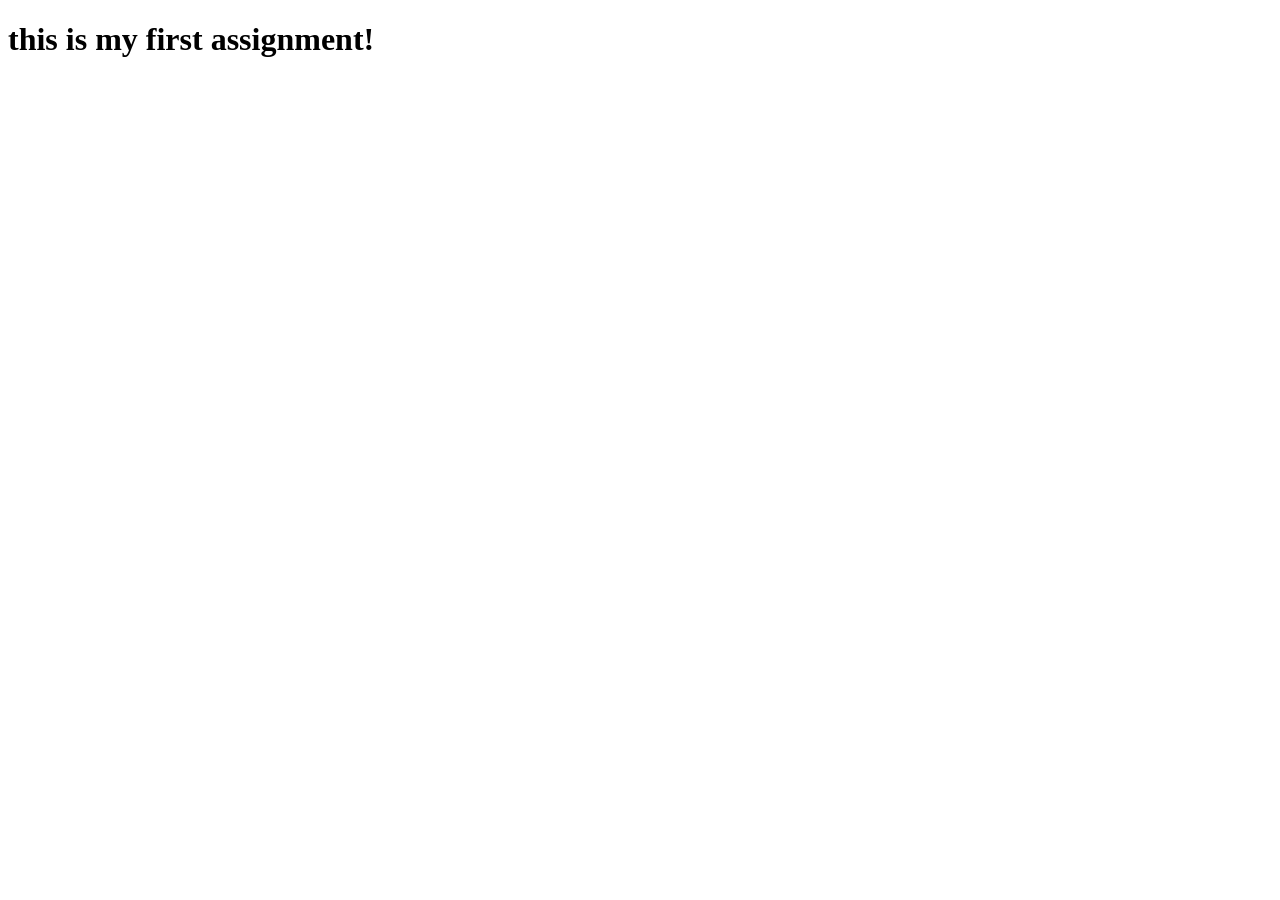
==== assignment1/index.html @ c1a035b7 "made some changes" ====
<!doctype html>
<html lang="en">
  <head>
    <meta charset="UTF-8" />
    <meta name="viewport" content="width=device-width, initial-scale=1.0" />
    <title>Document</title>
  </head>
  <body>
    <h1>this is my first assignment!</h1>
  </body>
</html>
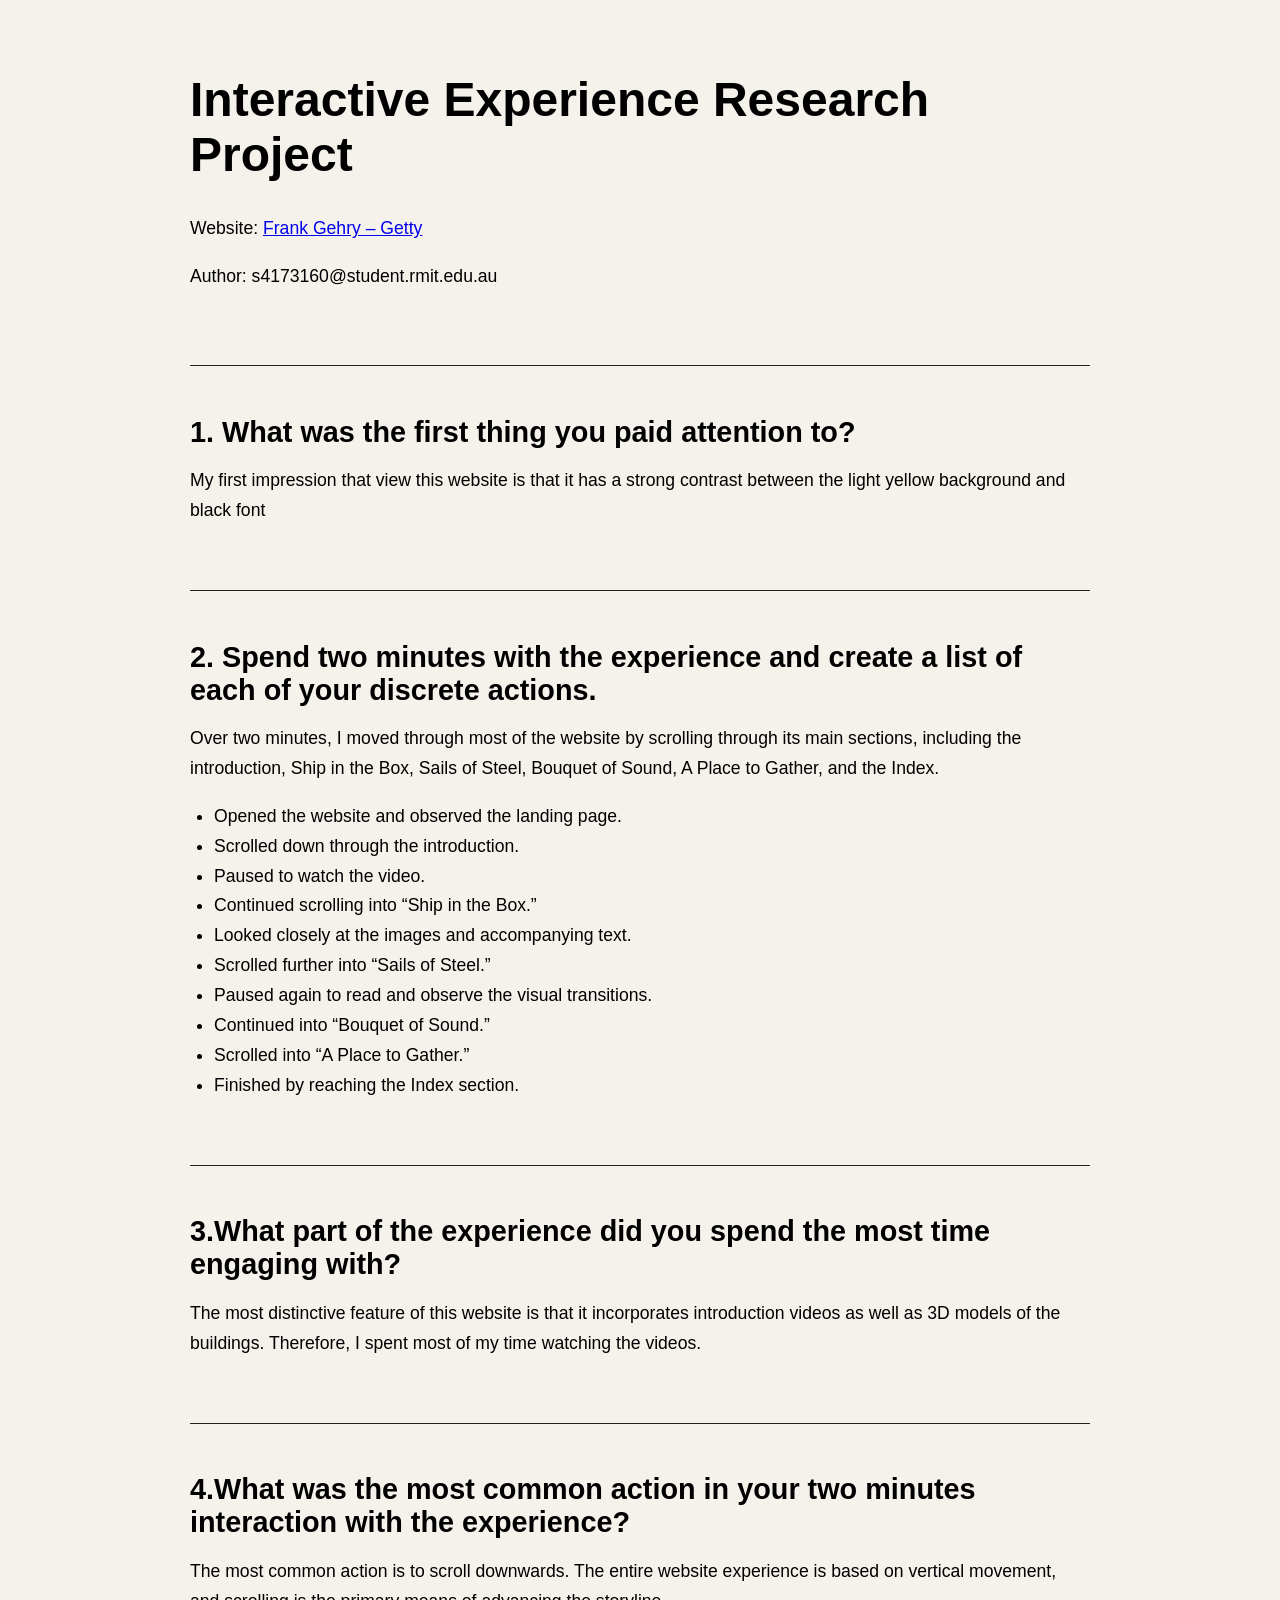
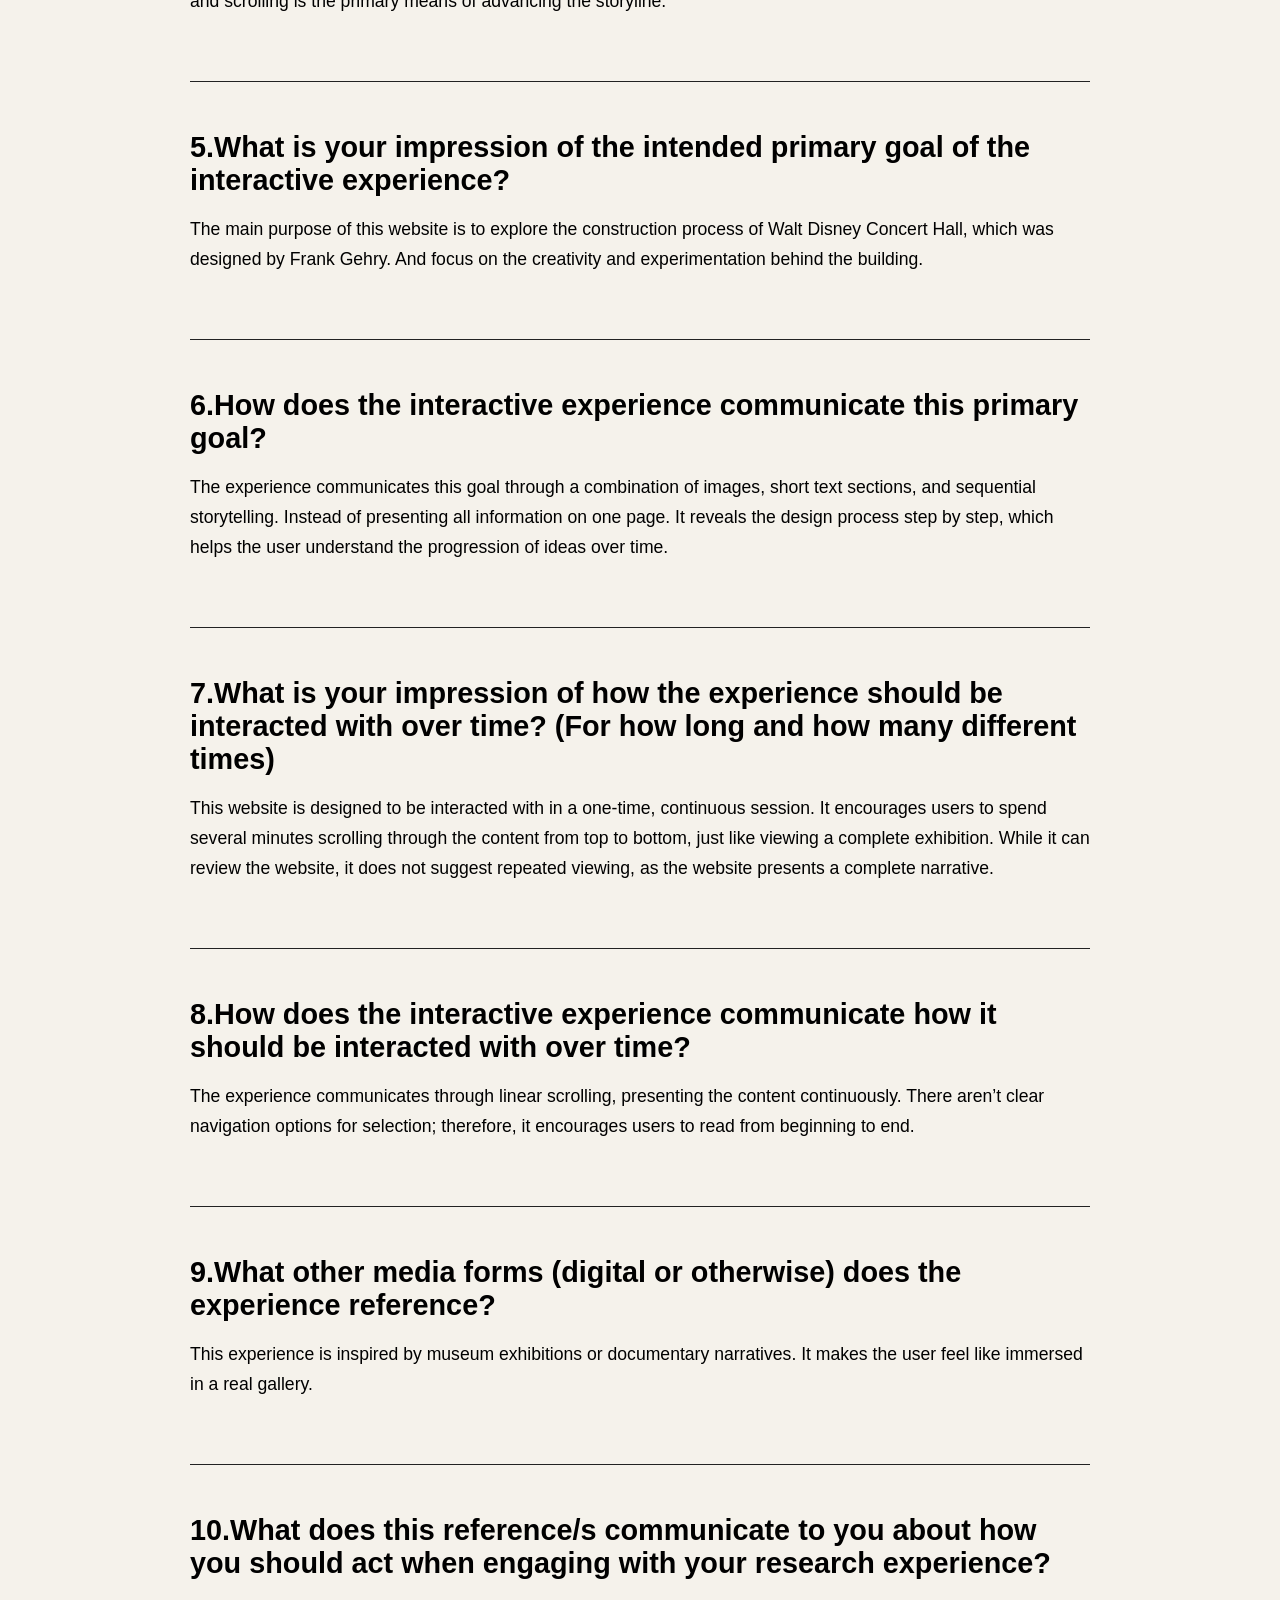
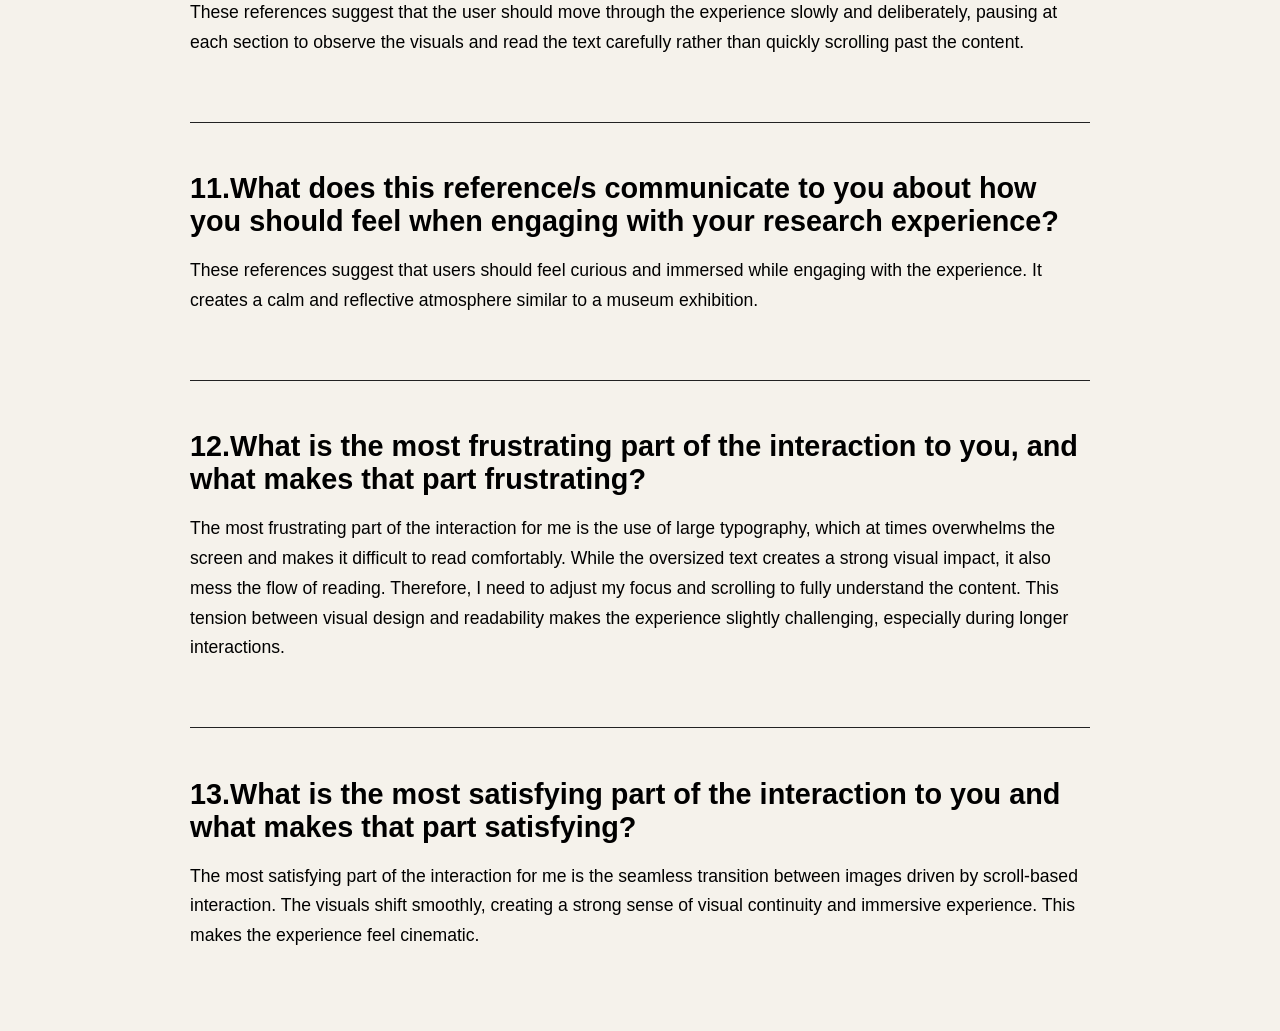
==== commit 7c0df1df: "added as1" ====
--- a/assignment1/index.html
+++ b/assignment1/index.html
@@ -3,9 +3,202 @@
   <head>
     <meta charset="UTF-8" />
     <meta name="viewport" content="width=device-width, initial-scale=1.0" />
-    <title>Document</title>
+    <title>Interactive Experience Research Project</title>
+    <link rel="stylesheet" href="style.css" />
   </head>
+
   <body>
-    <h1>this is my first assignment!</h1>
+    <header>
+      <h1>Interactive Experience Research Project</h1>
+      <div class="meta">
+        <p>
+          Website:
+          <a href="https://gehry.getty.edu" target="_blank">
+            Frank Gehry – Getty
+          </a>
+        </p>
+        <p>Author: s4173160@student.rmit.edu.au</p>
+      </div>
+    </header>
+
+    <main>
+      <section>
+        <h2>1. What was the first thing you paid attention to?</h2>
+        <p>
+          My first impression that view this website is that it has a strong
+          contrast between the light yellow background and black font
+        </p>
+      </section>
+
+      <section>
+        <h2>
+          2. Spend two minutes with the experience and create a list of each of
+          your discrete actions.
+        </h2>
+        <p>
+          Over two minutes, I moved through most of the website by scrolling
+          through its main sections, including the introduction, Ship in the
+          Box, Sails of Steel, Bouquet of Sound, A Place to Gather, and the
+          Index.
+        </p>
+
+        <ul>
+          <li>Opened the website and observed the landing page.</li>
+          <li>Scrolled down through the introduction.</li>
+          <li>Paused to watch the video.</li>
+          <li>Continued scrolling into “Ship in the Box.”</li>
+          <li>Looked closely at the images and accompanying text.</li>
+          <li>Scrolled further into “Sails of Steel.”</li>
+          <li>Paused again to read and observe the visual transitions.</li>
+          <li>Continued into “Bouquet of Sound.”</li>
+          <li>Scrolled into “A Place to Gather.”</li>
+          <li>Finished by reaching the Index section.</li>
+        </ul>
+      </section>
+
+      <section>
+        <h2>
+          3.What part of the experience did you spend the most time engaging
+          with?
+        </h2>
+        <p>
+          The most distinctive feature of this website is that it incorporates
+          introduction videos as well as 3D models of the buildings. Therefore,
+          I spent most of my time watching the videos.
+        </p>
+      </section>
+
+      <section>
+        <h2>
+          4.What was the most common action in your two minutes interaction with
+          the experience?
+        </h2>
+        <p>
+          The most common action is to scroll downwards. The entire website
+          experience is based on vertical movement, and scrolling is the primary
+          means of advancing the storyline.
+        </p>
+      </section>
+
+      <section>
+        <h2>
+          5.What is your impression of the intended primary goal of the
+          interactive experience?
+        </h2>
+        <p>
+          The main purpose of this website is to explore the construction
+          process of Walt Disney Concert Hall, which was designed by Frank
+          Gehry. And focus on the creativity and experimentation behind the
+          building.
+        </p>
+      </section>
+
+      <section>
+        <h2>
+          6.How does the interactive experience communicate this primary goal?
+        </h2>
+        <p>
+          The experience communicates this goal through a combination of images,
+          short text sections, and sequential storytelling. Instead of
+          presenting all information on one page. It reveals the design process
+          step by step, which helps the user understand the progression of ideas
+          over time.
+        </p>
+      </section>
+
+      <section>
+        <h2>
+          7.What is your impression of how the experience should be interacted
+          with over time? (For how long and how many different times)
+        </h2>
+        <p>
+          This website is designed to be interacted with in a one-time,
+          continuous session. It encourages users to spend several minutes
+          scrolling through the content from top to bottom, just like viewing a
+          complete exhibition. While it can review the website, it does not
+          suggest repeated viewing, as the website presents a complete
+          narrative.
+        </p>
+      </section>
+
+      <section>
+        <h2>
+          8.How does the interactive experience communicate how it should be
+          interacted with over time?
+        </h2>
+        <p>
+          The experience communicates through linear scrolling, presenting the
+          content continuously. There aren’t clear navigation options for
+          selection; therefore, it encourages users to read from beginning to
+          end.
+        </p>
+      </section>
+
+      <section>
+        <h2>
+          9.What other media forms (digital or otherwise) does the experience
+          reference?
+        </h2>
+        <p>
+          This experience is inspired by museum exhibitions or documentary
+          narratives. It makes the user feel like immersed in a real gallery.
+        </p>
+      </section>
+
+      <section>
+        <h2>
+          10.What does this reference/s communicate to you about how you should
+          act when engaging with your research experience?
+        </h2>
+        <p>
+          These references suggest that the user should move through the
+          experience slowly and deliberately, pausing at each section to observe
+          the visuals and read the text carefully rather than quickly scrolling
+          past the content.
+        </p>
+      </section>
+
+      <section>
+        <h2>
+          11.What does this reference/s communicate to you about how you should
+          feel when engaging with your research experience?
+        </h2>
+        <p>
+          These references suggest that users should feel curious and immersed
+          while engaging with the experience. It creates a calm and reflective
+          atmosphere similar to a museum exhibition.
+        </p>
+      </section>
+
+      <section>
+        <h2>
+          12.What is the most frustrating part of the interaction to you, and
+          what makes that part frustrating?
+        </h2>
+        <p>
+          The most frustrating part of the interaction for me is the use of
+          large typography, which at times overwhelms the screen and makes it
+          difficult to read comfortably. While the oversized text creates a
+          strong visual impact, it also mess the flow of reading. Therefore, I
+          need to adjust my focus and scrolling to fully understand the content.
+          This tension between visual design and readability makes the
+          experience slightly challenging, especially during longer
+          interactions.
+        </p>
+      </section>
+
+      <section>
+        <h2>
+          13.What is the most satisfying part of the interaction to you and what
+          makes that part satisfying?
+        </h2>
+        <p>
+          The most satisfying part of the interaction for me is the seamless
+          transition between images driven by scroll-based interaction. The
+          visuals shift smoothly, creating a strong sense of visual continuity
+          and immersive experience. This makes the experience feel cinematic.
+        </p>
+      </section>
+    </main>
   </body>
 </html>
--- a/assignment1/style.css
+++ b/assignment1/style.css
@@ -0,0 +1,50 @@
+body {
+  background-color: #f5f2eb;
+}
+header {
+  max-width: 900px;
+  margin: 0 auto;
+  padding: 2rem;
+}
+
+main {
+  max-width: 900px;
+  margin: 0 auto;
+  padding: 0.5rem 2rem;
+}
+
+h1 {
+  font-size: 3rem;
+  margin-bottom: 2rem;
+}
+
+h2 {
+  font-size: 1.8rem;
+  margin-top: 3rem;
+  margin-bottom: 1rem;
+}
+
+p,
+li {
+  font-size: 1.1rem;
+  line-height: 1.7;
+}
+
+section {
+  margin-bottom: 4rem;
+}
+
+section {
+  border-top: 1px solid #222;
+  padding-top: 0.1rem;
+  margin-top: 1rem;
+}
+
+ul {
+  padding-left: 1.5rem;
+  line-height: 1.8;
+}
+
+body {
+  font-family: Arial, Helvetica, sans-serif;
+}
